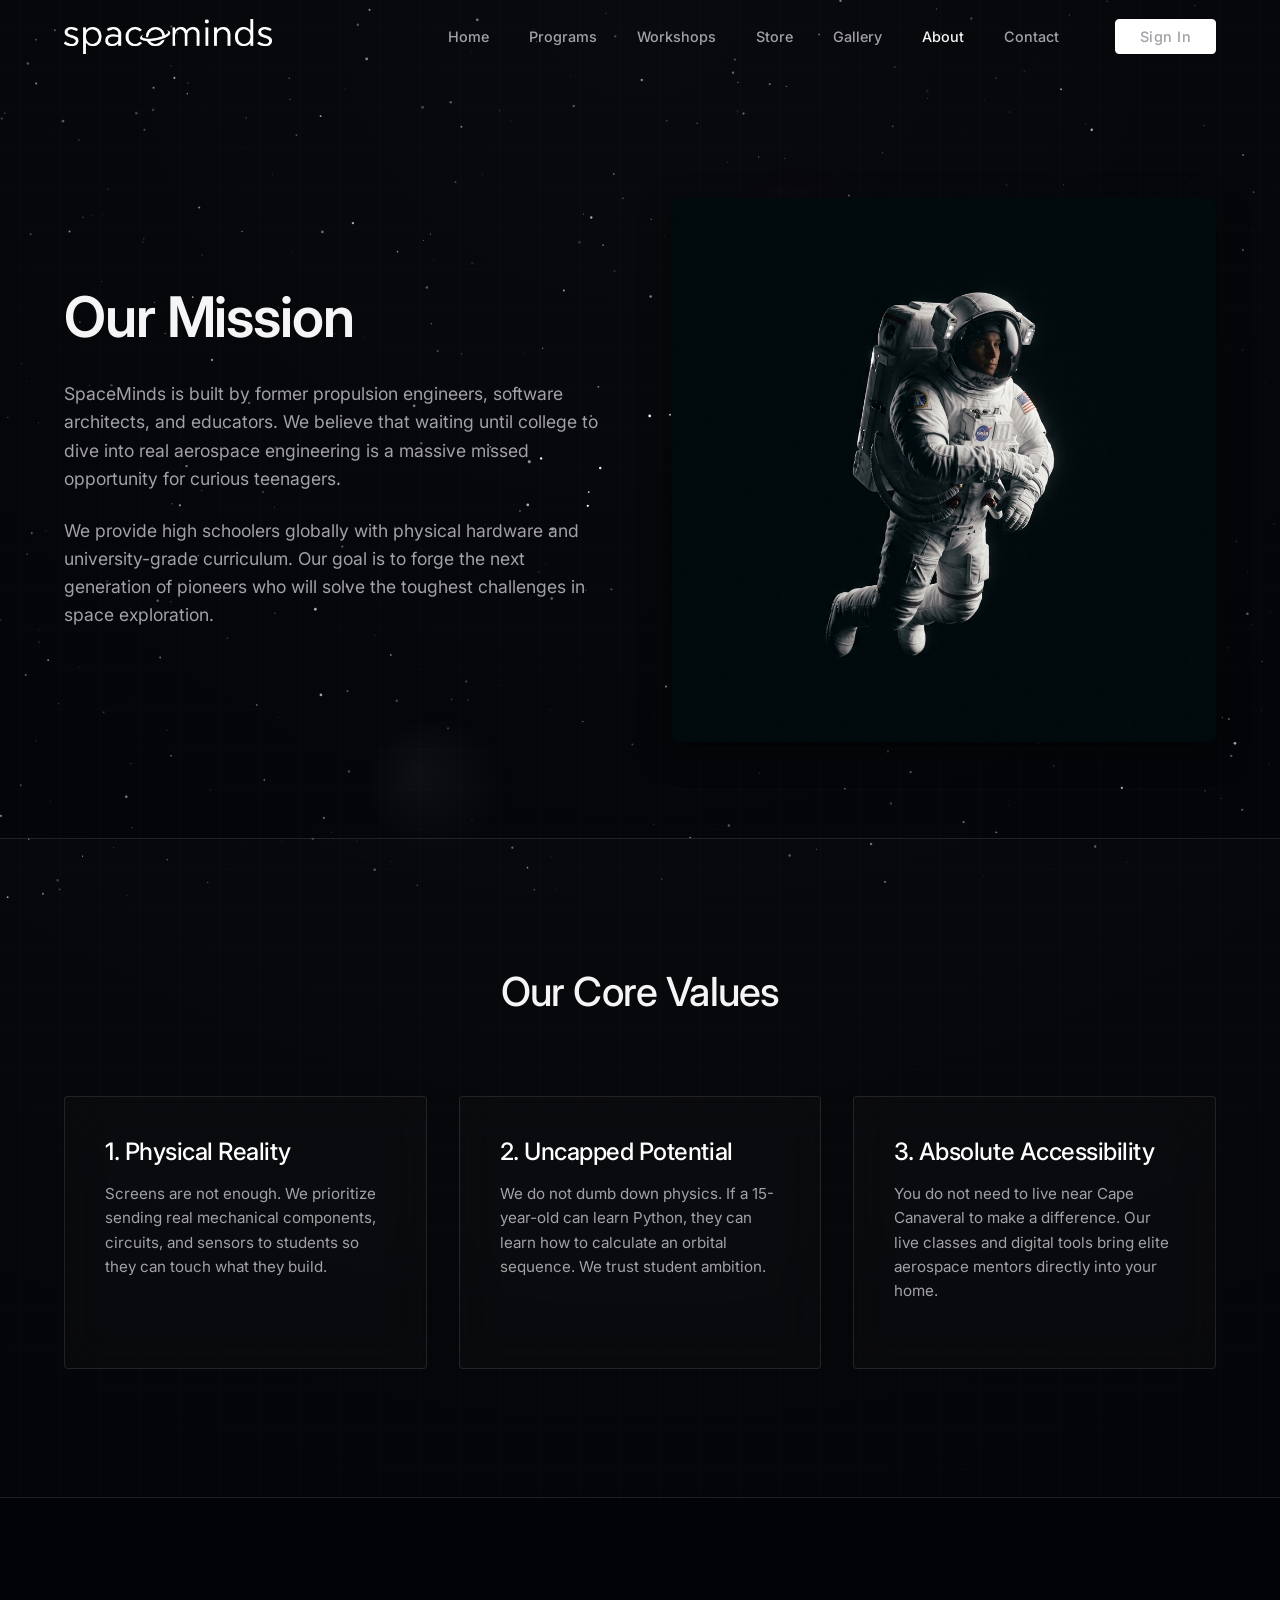
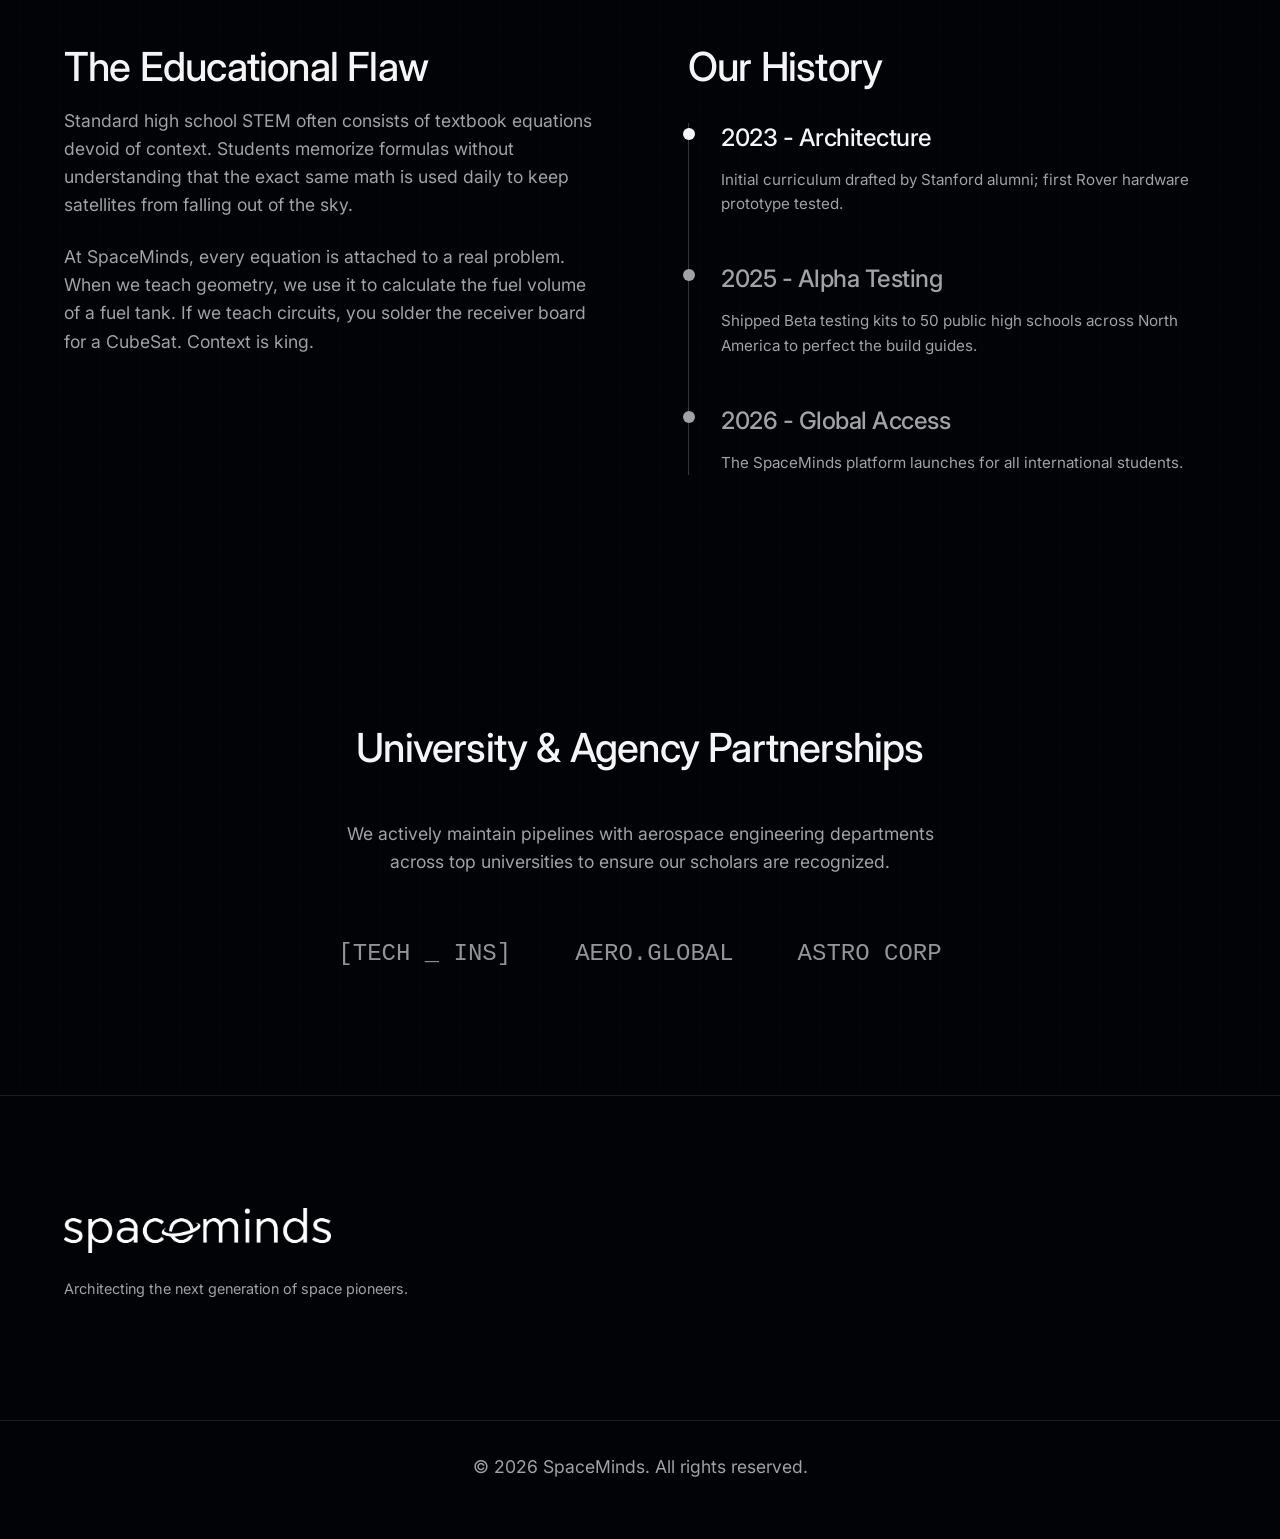
==== about.html @ 3f9407fb "Initial commit of SpaceMinds Redesign" ====
<!DOCTYPE html>
<html lang="en">
<head>
  <meta charset="UTF-8">
  <title>About Us | SpaceMinds</title>
  <link rel="stylesheet" href="assets/css/style.css">
  <link rel="stylesheet" href="assets/css/glassmorphism.css">
  <link rel="stylesheet" href="assets/css/animations.css">
  <style>
    .about-split { display: flex; align-items: center; gap: 4rem; margin-top: 3rem; }
    .about-text { flex: 1; }
    .about-image { flex: 1; position: relative; }
    .about-image img { border-radius: 8px; box-shadow: 0 10px 30px rgba(0,0,0,0.5); }
    .philosophy-grid { display: grid; grid-template-columns: repeat(3, 1fr); gap: 2rem; margin-top: 4rem; }
    @media (max-width: 768px) {
      .about-split { flex-direction: column; }
      .philosophy-grid { grid-template-columns: 1fr; }
    }
  </style>
</head>
<body>
  <canvas id="starfield-canvas"></canvas>

  <nav class="navbar">
    <div class="nav-container">
      <a href="index.html" class="logo"><img src="assets/images/logo.png" alt="SpaceMinds Logo" class="nav-logo"></a>
      <div class="nav-links">
        <a href="index.html">Home</a>
        <a href="programs.html">Programs</a>
        <a href="workshops.html">Workshops</a>
        <a href="store.html">Store</a>
        <a href="gallery.html">Gallery</a>
        <a href="about.html" class="active">About</a>
        <a href="contact.html">Contact</a>
        <a href="auth.html" class="btn btn-primary" style="padding: 0.5rem 1.5rem; margin-left: 1rem;">Sign In</a>
      </div>
      <button class="mobile-menu-btn">☰</button>
    </div>
  </nav>

  <!-- Hero Section -->
  <section class="section-padding container" style="padding-top: 150px;">
    <div class="about-split reveal">
      <div class="about-text">
        <h1 class="mb-2">Our Mission</h1>
        <p>
          SpaceMinds is built by former propulsion engineers, software architects, and educators. We believe that waiting until college to dive into real aerospace engineering is a massive missed opportunity for curious teenagers.
        </p>
        <p>
          We provide high schoolers globally with physical hardware and university-grade curriculum. Our goal is to forge the next generation of pioneers who will solve the toughest challenges in space exploration.
        </p>
      </div>
      <div class="about-image">
        <!-- Glowing backend drop shadow -->
        <div style="position:absolute; width:100%; height:100%; background: radial-gradient(circle, rgba(255,255,255,0.1) 0%, transparent 60%); top:0; left:0; pointer-events:none; z-index:-1;"></div>
        <img src="assets/images/astronaut_minimal.png" alt="Astronaut in Space" onerror="this.style.display='none'">
      </div>
    </div>
  </section>

  <!-- Core Values -->
  <section class="section-padding" style="background: rgba(255,255,255,0.01); border-top: 1px solid var(--border-subtle); border-bottom: 1px solid var(--border-subtle);">
    <div class="container reveal">
      <h2 class="text-center mb-5">Our Core Values</h2>
      <div class="philosophy-grid">
        <div class="glass-panel" style="padding: 2.5rem;">
          <h3 style="color: var(--accent-light);">1. Physical Reality</h3>
          <p style="font-size: 0.95rem;">Screens are not enough. We prioritize sending real mechanical components, circuits, and sensors to students so they can touch what they build.</p>
        </div>
        <div class="glass-panel" style="padding: 2.5rem;">
          <h3 style="color: var(--accent-light);">2. Uncapped Potential</h3>
          <p style="font-size: 0.95rem;">We do not dumb down physics. If a 15-year-old can learn Python, they can learn how to calculate an orbital sequence. We trust student ambition.</p>
        </div>
        <div class="glass-panel" style="padding: 2.5rem;">
          <h3 style="color: var(--accent-light);">3. Absolute Accessibility</h3>
          <p style="font-size: 0.95rem;">You do not need to live near Cape Canaveral to make a difference. Our live classes and digital tools bring elite aerospace mentors directly into your home.</p>
        </div>
      </div>
    </div>
  </section>

  <!-- Educational Philosophy & History -->
  <section class="section-padding container">
    <div class="about-split reveal" style="align-items: flex-start; gap: 6rem;">
      <div style="flex:1;">
        <h2>The Educational Flaw</h2>
        <p style="margin-top: 1rem;">
          Standard high school STEM often consists of textbook equations devoid of context. Students memorize formulas without understanding that the exact same math is used daily to keep satellites from falling out of the sky.
        </p>
        <p>
          At SpaceMinds, every equation is attached to a real problem. When we teach geometry, we use it to calculate the fuel volume of a fuel tank. If we teach circuits, you solder the receiver board for a CubeSat. Context is king.
        </p>
      </div>
      <div style="flex:1;">
        <h2>Our History</h2>
        <div style="margin-top: 2rem; border-left: 1px solid var(--border-muted); padding-left: 2rem;">
          <div style="margin-bottom: 3rem; position: relative;">
            <div style="position: absolute; left: -38px; top: 5px; width: 12px; height: 12px; border-radius: 50%; background: var(--text-primary);"></div>
            <h3>2023 - Architecture</h3>
            <p style="font-size: 0.95rem;">Initial curriculum drafted by Stanford alumni; first Rover hardware prototype tested.</p>
          </div>
          <div style="margin-bottom: 3rem; position: relative;">
            <div style="position: absolute; left: -38px; top: 5px; width: 12px; height: 12px; border-radius: 50%; background: var(--text-secondary);"></div>
            <h3 style="color: var(--text-secondary);">2025 - Alpha Testing</h3>
            <p style="font-size: 0.95rem;">Shipped Beta testing kits to 50 public high schools across North America to perfect the build guides.</p>
          </div>
          <div style="position: relative;">
            <div style="position: absolute; left: -38px; top: 5px; width: 12px; height: 12px; border-radius: 50%; background: var(--text-secondary);"></div>
            <h3 style="color: var(--text-secondary);">2026 - Global Access</h3>
            <p style="font-size: 0.95rem;">The SpaceMinds platform launches for all international students.</p>
          </div>
        </div>
      </div>
    </div>
  </section>

  <!-- Partnerships -->
  <section class="section-padding">
    <div class="container text-center reveal">
      <h2 style="margin-bottom: 3rem;">University & Agency Partnerships</h2>
      <p style="max-width: 600px; margin: 0 auto 4rem;">We actively maintain pipelines with aerospace engineering departments across top universities to ensure our scholars are recognized.</p>
      
      <div style="display: flex; flex-wrap: wrap; justify-content: center; gap: 4rem; opacity: 0.6;">
        <span style="font-size: 1.5rem; font-weight: 500; font-family: monospace;">[TECH _ INS]</span>
        <span style="font-size: 1.5rem; font-weight: 500; font-family: monospace;">AERO.GLOBAL</span>
        <span style="font-size: 1.5rem; font-weight: 500; font-family: monospace;">ASTRO CORP</span>
      </div>
    </div>
  </section>

  <footer>
    <div class="container footer-grid">
      <div class="footer-col">
        <img src="assets/images/logo.png" alt="SpaceMinds Logo" class="nav-logo" style="height: 45px; margin-bottom: 1.5rem;">
        <p style="font-size: 0.9rem;">Architecting the next generation of space pioneers.</p>
      </div>
    </div>
    <div class="footer-bottom">
      <p>&copy; 2026 SpaceMinds. All rights reserved.</p>
    </div>
  </footer>

  <script src="assets/js/starfield.js"></script>
  <script src="assets/js/main.js"></script>
</body>
</html>
---- assets/css/style.css ----
/* style.css - Clean Inter Font, Professional Design */
@import url('https://fonts.googleapis.com/css2?family=Inter:wght@300;400;500;600&display=swap');

:root {
  --bg-primary: #020306;
  --bg-secondary: #0a0b10;
  --bg-tertiary: #12141d;
  --accent-light: #ffffff;
  --accent-muted: #888888;
  --text-primary: #f5f5f7;
  --text-secondary: #a1a1a6;
  --border-subtle: rgba(255, 255, 255, 0.1);
  --border-muted: rgba(255, 255, 255, 0.2);
  --font-main: "Inter", -apple-system, BlinkMacSystemFont, "Segoe UI", Roboto, Helvetica, Arial, sans-serif;
}

* { box-sizing: border-box; margin: 0; padding: 0; }

html {
  scroll-behavior: smooth;
  font-family: var(--font-main);
  color: var(--text-primary);
  background-color: var(--bg-primary);
  overflow-x: hidden;
}

/* Background Overlay Patterns */
body {
  position: relative;
  min-height: 100vh;
  display: flex;
  flex-direction: column;
  overflow-x: hidden;
  background-image: 
    radial-gradient(circle at 50% 0%, rgba(255, 255, 255, 0.03) 0%, transparent 50%),
    linear-gradient(rgba(255,255,255,0.01) 1px, transparent 1px),
    linear-gradient(90deg, rgba(255,255,255,0.01) 1px, transparent 1px);
  background-size: 100% 100%, 40px 40px, 40px 40px;
  background-position: top center, center center, center center;
}

/* Typography */
h1, h2, h3, h4, h5, h6 {
  font-family: var(--font-main);
  font-weight: 500;
  margin-bottom: 1rem;
  letter-spacing: -0.02em; /* Modern tight spacing */
}

h1 { font-size: 3.5rem; line-height: 1.1; font-weight: 600; }
h2 { font-size: 2.5rem; }
h3 { font-size: 1.5rem; }
p { font-size: 1.1rem; color: var(--text-secondary); line-height: 1.6; margin-bottom: 1.5rem; font-weight: 400;}

a { color: var(--accent-light); text-decoration: none; transition: 0.3s ease; }
a:hover { color: var(--accent-muted); }
ul { list-style: none; }

img { max-width: 100%; height: auto; display: block; border-radius: 6px; }
.nav-logo { height: 35px; width: auto; object-fit: contain; }

/* Elegant Minimal Buttons */
.btn {
  display: inline-block;
  padding: 0.8rem 2rem;
  font-family: var(--font-main);
  font-size: 0.95rem;
  font-weight: 500;
  letter-spacing: 0.5px;
  cursor: pointer;
  transition: all 0.3s ease;
  position: relative;
  border-radius: 4px;
  text-align: center;
}

.btn-primary { background: #ffffff; color: #000000; border: 1px solid #ffffff; }
.btn-primary:hover { background: transparent; color: #ffffff; }

.btn-secondary { background: #ffffff; color: #000000; border: 1px solid #ffffff; backdrop-filter: blur(10px); }
.btn-secondary:hover { background: transparent; border-color: #ffffff; color: #ffffff; }

/* Layout Util */
.container { width: 90%; max-width: 1200px; margin: 0 auto; padding: 2rem 0; position: relative; z-index: 10; }
.section-padding { padding: 6rem 0; }
.text-center { text-align: center; }
.mb-2 { margin-bottom: 2rem !important; }
.mb-5 { margin-bottom: 5rem !important; }

/* Navbar */
.navbar {
  position: fixed; top: 0; width: 100%; z-index: 100;
  padding: 1.2rem 0; transition: all 0.3s ease; border-bottom: 1px solid transparent;
}
.navbar.scrolled {
  background: rgba(2, 3, 6, 0.85); backdrop-filter: blur(20px); -webkit-backdrop-filter: blur(20px);
  border-bottom: 1px solid var(--border-subtle);
}
.nav-container { display: flex; justify-content: space-between; align-items: center; width: 90%; max-width: 1200px; margin: auto; }
.logo { display: flex; align-items: center; }
.nav-links { display: flex; gap: 2.5rem; align-items: center; }
.nav-links a { font-size: 0.9rem; font-weight: 500; color: var(--text-secondary); transition: 0.2s;}
.nav-links a:hover, .nav-links a.active { color: var(--text-primary); }
.mobile-menu-btn { display: none; font-size: 1.5rem; color: var(--accent-light); cursor: pointer; background:none; border:none; }

/* Footer */
footer { background: var(--bg-primary); border-top: 1px solid var(--border-subtle); padding: 5rem 0 2rem; margin-top: auto; position: relative; z-index: 10;}
.footer-grid { display: grid; grid-template-columns: repeat(auto-fit, minmax(200px, 1fr)); gap: 4rem; margin-bottom: 4rem; }
.footer-col h4 { font-size: 1rem; margin-bottom: 1.2rem; color: var(--text-primary); }
.footer-links li { margin-bottom: 0.8rem; }
.footer-links a { color: var(--text-secondary); font-size: 0.95rem; }
.footer-links a:hover { color: var(--text-primary); }
.footer-bottom { text-align: center; border-top: 1px solid var(--border-subtle); padding-top: 2rem; color: var(--text-secondary); font-size: 0.85rem;}

/* Background Canvas */
#starfield-canvas { position: fixed; top: 0; left: 0; width: 100vw; height: 100vh; z-index: -1; pointer-events: none; }

/* Registration Modal CSS */
.modal-overlay {
  position: fixed; top: 0; left: 0; width: 100%; height: 100vh;
  background: rgba(0, 0, 0, 0.8); backdrop-filter: blur(10px);
  z-index: 1000; display: flex; align-items: center; justify-content: center;
  opacity: 0; pointer-events: none; transition: opacity 0.3s ease;
}
.modal-overlay.active { opacity: 1; pointer-events: all; }
.modal-content {
  background: var(--bg-primary); border: 1px solid var(--border-subtle);
  border-radius: 8px; width: 90%; max-width: 500px; padding: 3rem;
  position: relative; transform: translateY(20px); transition: transform 0.3s ease;
}
.modal-overlay.active .modal-content { transform: translateY(0); }
.close-modal { position: absolute; top: 1.5rem; right: 1.5rem; background: none; border: none; color: var(--text-secondary); font-size: 1.5rem; cursor: pointer; }
.close-modal:hover { color: var(--text-primary); }
.success-message { display: none; text-align: center; padding: 3rem 0; }
.success-message h3 { color: var(--accent-light); margin-bottom: 1rem;}

/* Media Queries */
@media (max-width: 768px) {
  .nav-links {
    position: absolute; top: 100%; left: 0; width: 100%; flex-direction: column;
    background: rgba(2, 3, 6, 0.95); backdrop-filter: blur(20px);
    padding: 2rem 0; gap: 1.5rem; clip-path: polygon(0 0, 100% 0, 100% 0, 0 0); transition: clip-path 0.4s ease-in-out;
  }
  .nav-links.active { clip-path: polygon(0 0, 100% 0, 100% 100%, 0 100%); border-bottom: 1px solid var(--border-subtle); }
  .mobile-menu-btn { display: block; }
  h1 { font-size: 2.2rem; }
  h2 { font-size: 1.8rem; }
}
---- assets/css/glassmorphism.css ----
/* glassmorphism.css - Refined Subtle Glass UI Components */
.glass-panel {
  background: rgba(255, 255, 255, 0.02);
  backdrop-filter: blur(20px);
  -webkit-backdrop-filter: blur(20px);
  border: 1px solid var(--border-subtle);
  border-radius: 4px; /* Crisp minimal corners */
  transition: transform 0.4s ease, border-color 0.4s ease, background 0.4s ease;
  overflow: hidden;
  position: relative;
}

.glass-panel:hover {
  transform: translateY(-4px); /* Very subtle float */
  border-color: var(--border-muted);
  background: rgba(255, 255, 255, 0.04);
}

.glass-panel .content {
  padding: 2.5rem;
  position: relative;
  z-index: 2;
}

/* Elegant Text */
.glow-text {
  /* Removed aggressive neon, added subtle soft elegant glow */
  text-shadow: 0 0 20px rgba(255, 255, 255, 0.1);
}

/* Card Grid Layouts */
.grid-container {
  display: grid;
  grid-template-columns: repeat(auto-fit, minmax(320px, 1fr));
  gap: 3rem; /* Cleaner spacing */
  margin-top: 3rem;
}

/* Subtle Inputs */
.glass-input {
  width: 100%;
  background: transparent;
  border: none;
  border-bottom: 1px solid var(--border-muted);
  padding: 0.8rem 0;
  color: var(--accent-light);
  font-family: var(--font-main);
  font-size: 1rem;
  outline: none;
  transition: all 0.3s ease;
}
.glass-input:focus {
  border-bottom-color: var(--accent-light);
}
.input-group {
  margin-bottom: 2rem;
  text-align: left;
}
.input-group label {
  display: block;
  margin-bottom: 0.3rem;
  font-size: 0.9rem;
  color: var(--text-secondary);
  letter-spacing: 1px;
}

/* Typography Badge Elements - Muted style */
.glass-badge {
  display: inline-block;
  padding: 0.3em 0.8em;
  background: rgba(255, 255, 255, 0.05);
  border: 1px solid var(--border-subtle);
  border-radius: 2px;
  font-size: 0.8rem;
  color: var(--text-secondary);
  margin-bottom: 1rem;
  letter-spacing: 1px;
}
---- assets/css/animations.css ----
/* animations.css - Elegant Subtle Animations */

/* Scroll Reveal Classes - Slower and softer */
.reveal {
  opacity: 0;
  transform: translateY(30px);
  transition: all 1s cubic-bezier(0.25, 1, 0.5, 1);
}
.reveal.active {
  opacity: 1;
  transform: translateY(0);
}

.reveal-left {
  opacity: 0;
  transform: translateX(-30px);
  transition: all 1s cubic-bezier(0.25, 1, 0.5, 1);
}
.reveal-left.active {
  opacity: 1;
  transform: translateX(0);
}

.reveal-right {
  opacity: 0;
  transform: translateX(30px);
  transition: all 1s cubic-bezier(0.25, 1, 0.5, 1);
}
.reveal-right.active {
  opacity: 1;
  transform: translateX(0);
}

/* Removed flashy floating elements, using very subtle fade ins */
.fade-in {
  animation: fadeIn 2s ease forwards;
}

@keyframes fadeIn {
  from { opacity: 0; }
  to { opacity: 1; }
}

/* Slide Up Fade Info */
@keyframes slideUpFade {
  0% { opacity: 0; transform: translateY(15px); }
  100% { opacity: 1; transform: translateY(0); }
}
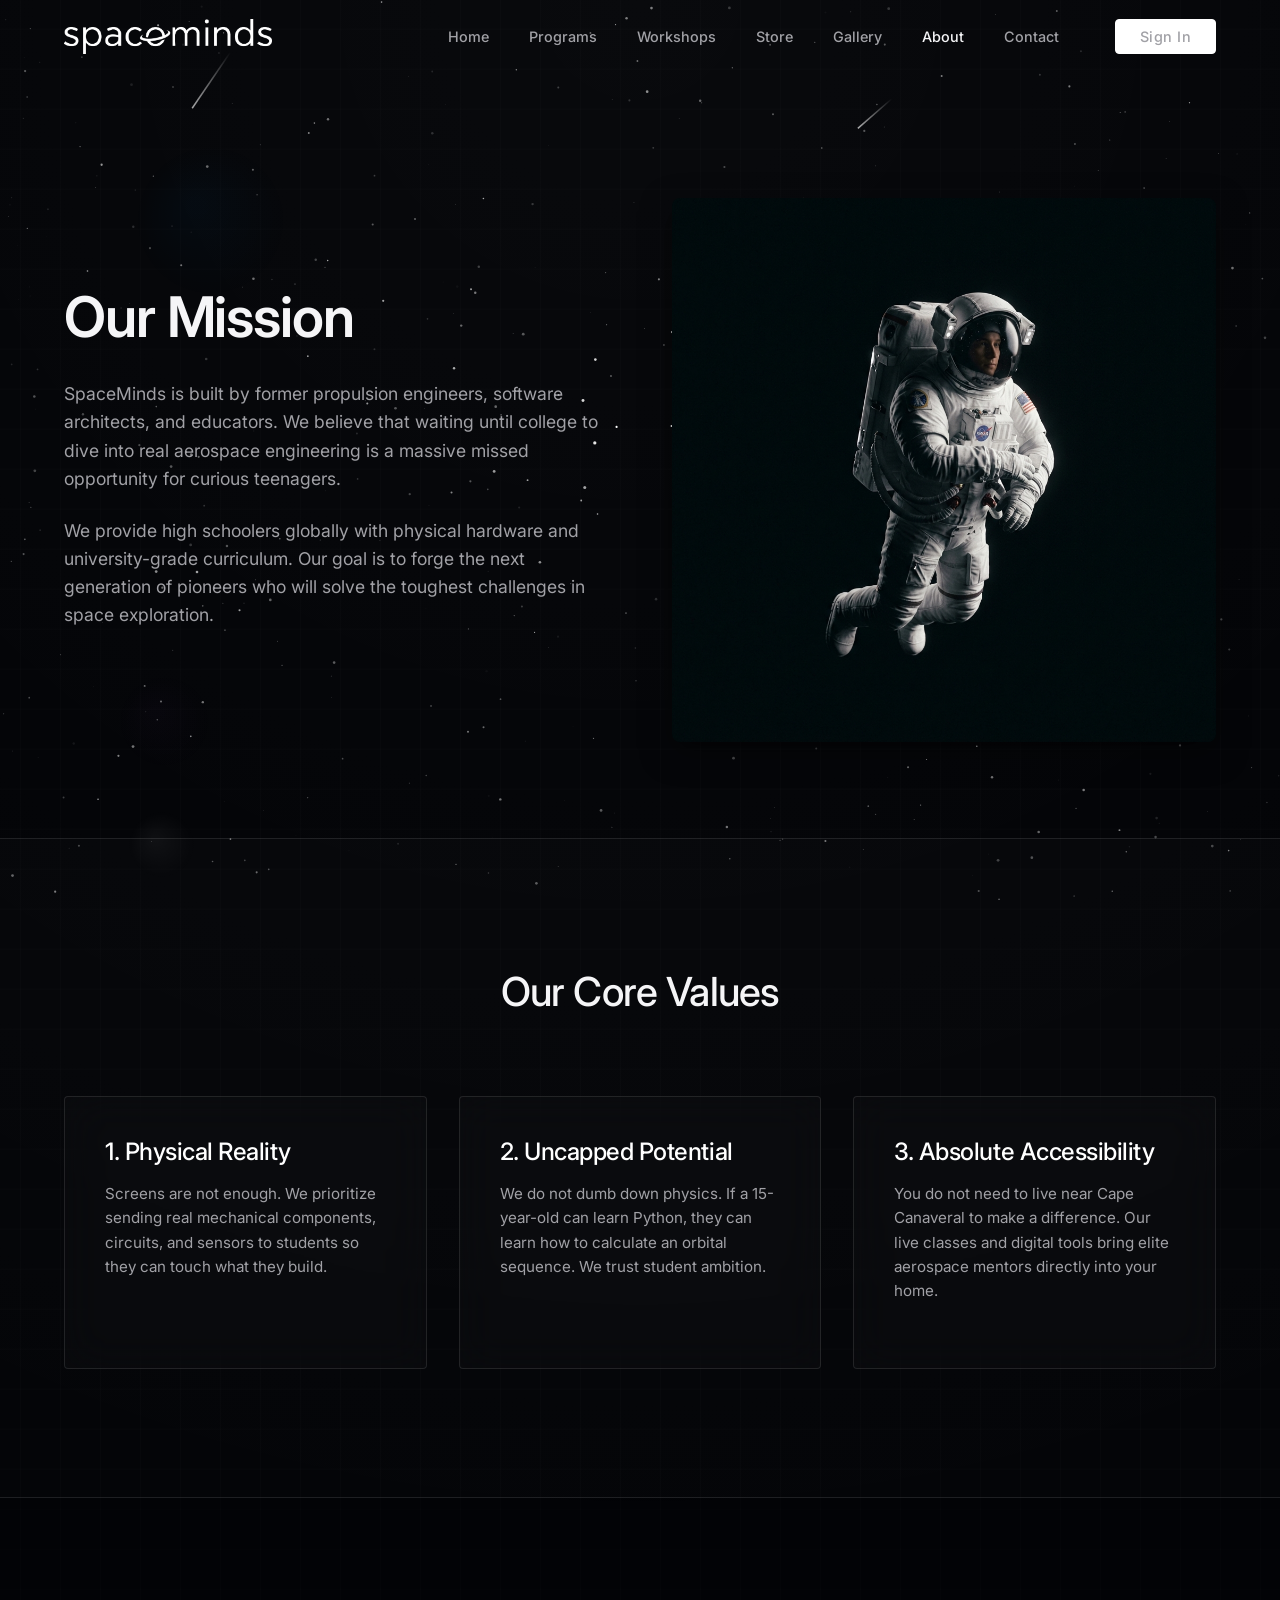
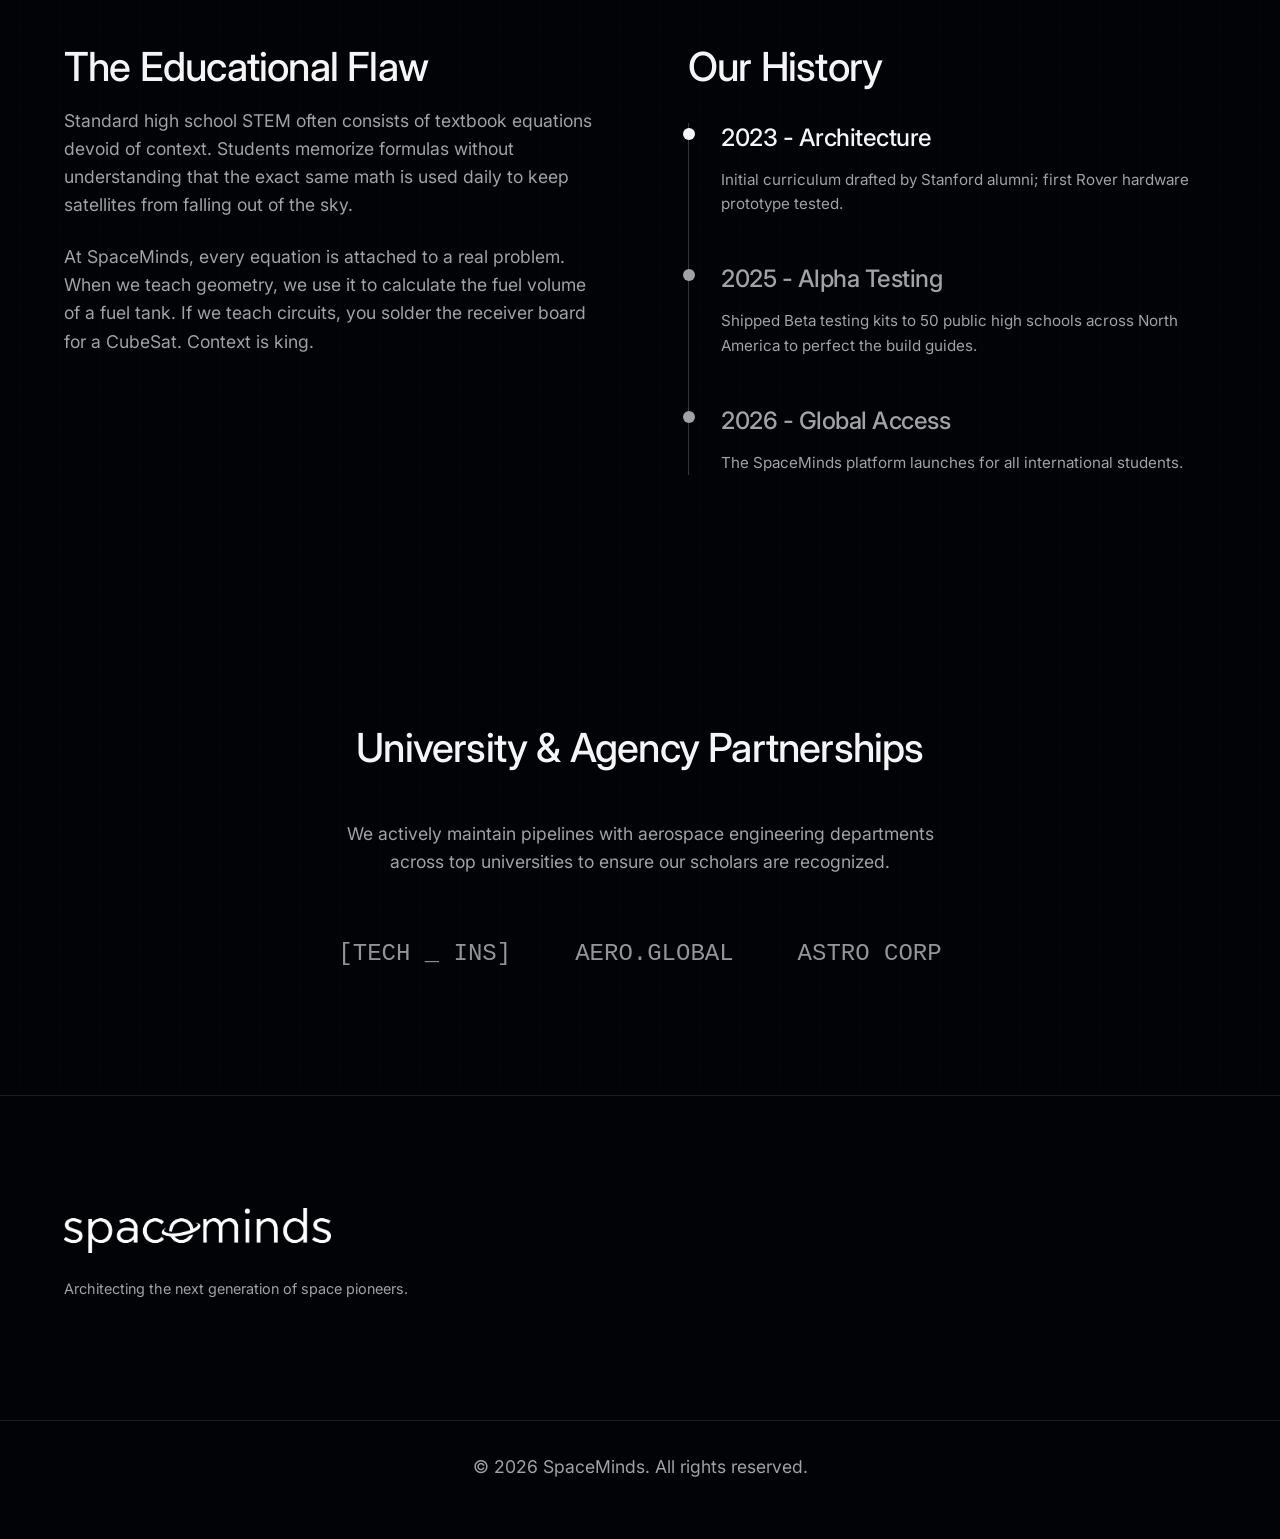
==== commit c09ef885: "Fix universal responsive viewport bug" ====
--- a/about.html
+++ b/about.html
@@ -2,6 +2,7 @@
 <html lang="en">
 <head>
   <meta charset="UTF-8">
+  <meta name="viewport" content="width=device-width, initial-scale=1.0">
   <title>About Us | SpaceMinds</title>
   <link rel="stylesheet" href="assets/css/style.css">
   <link rel="stylesheet" href="assets/css/glassmorphism.css">
@@ -144,3 +145,4 @@
   <script src="assets/js/main.js"></script>
 </body>
 </html>
+
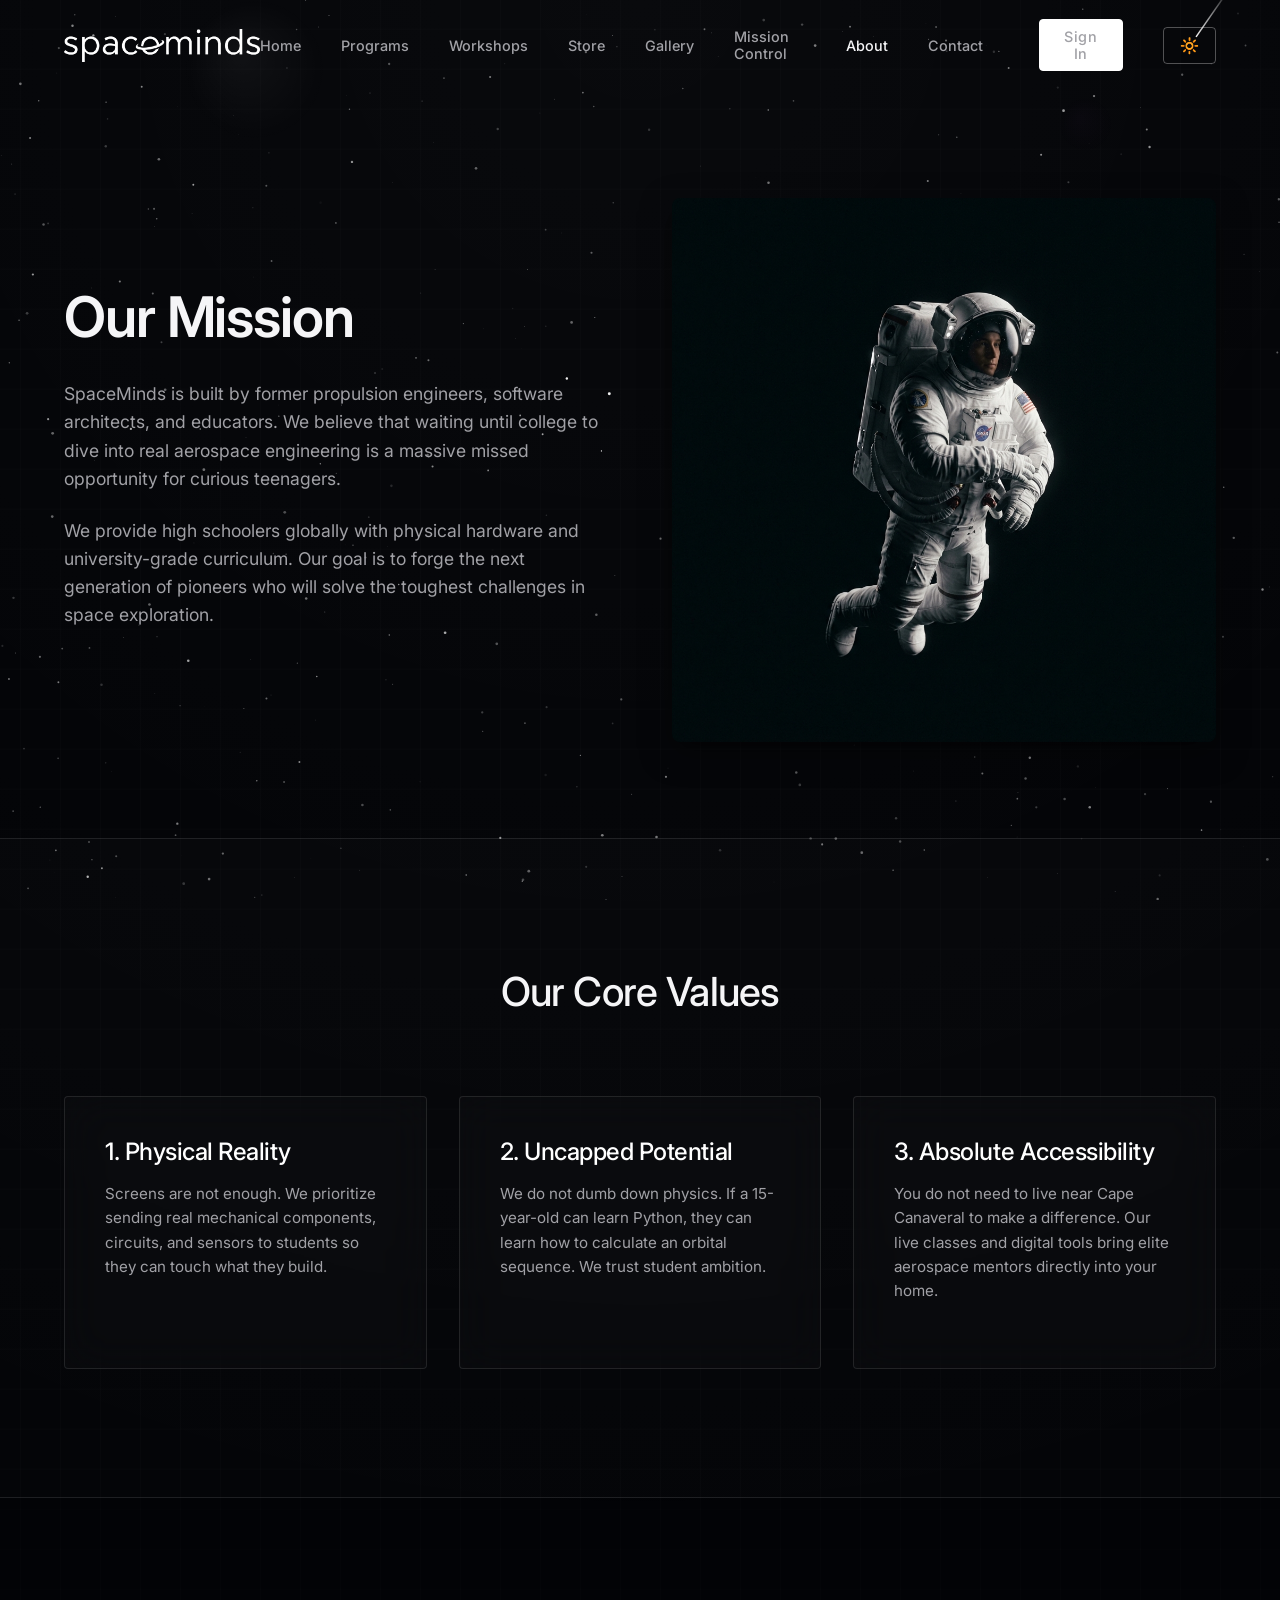
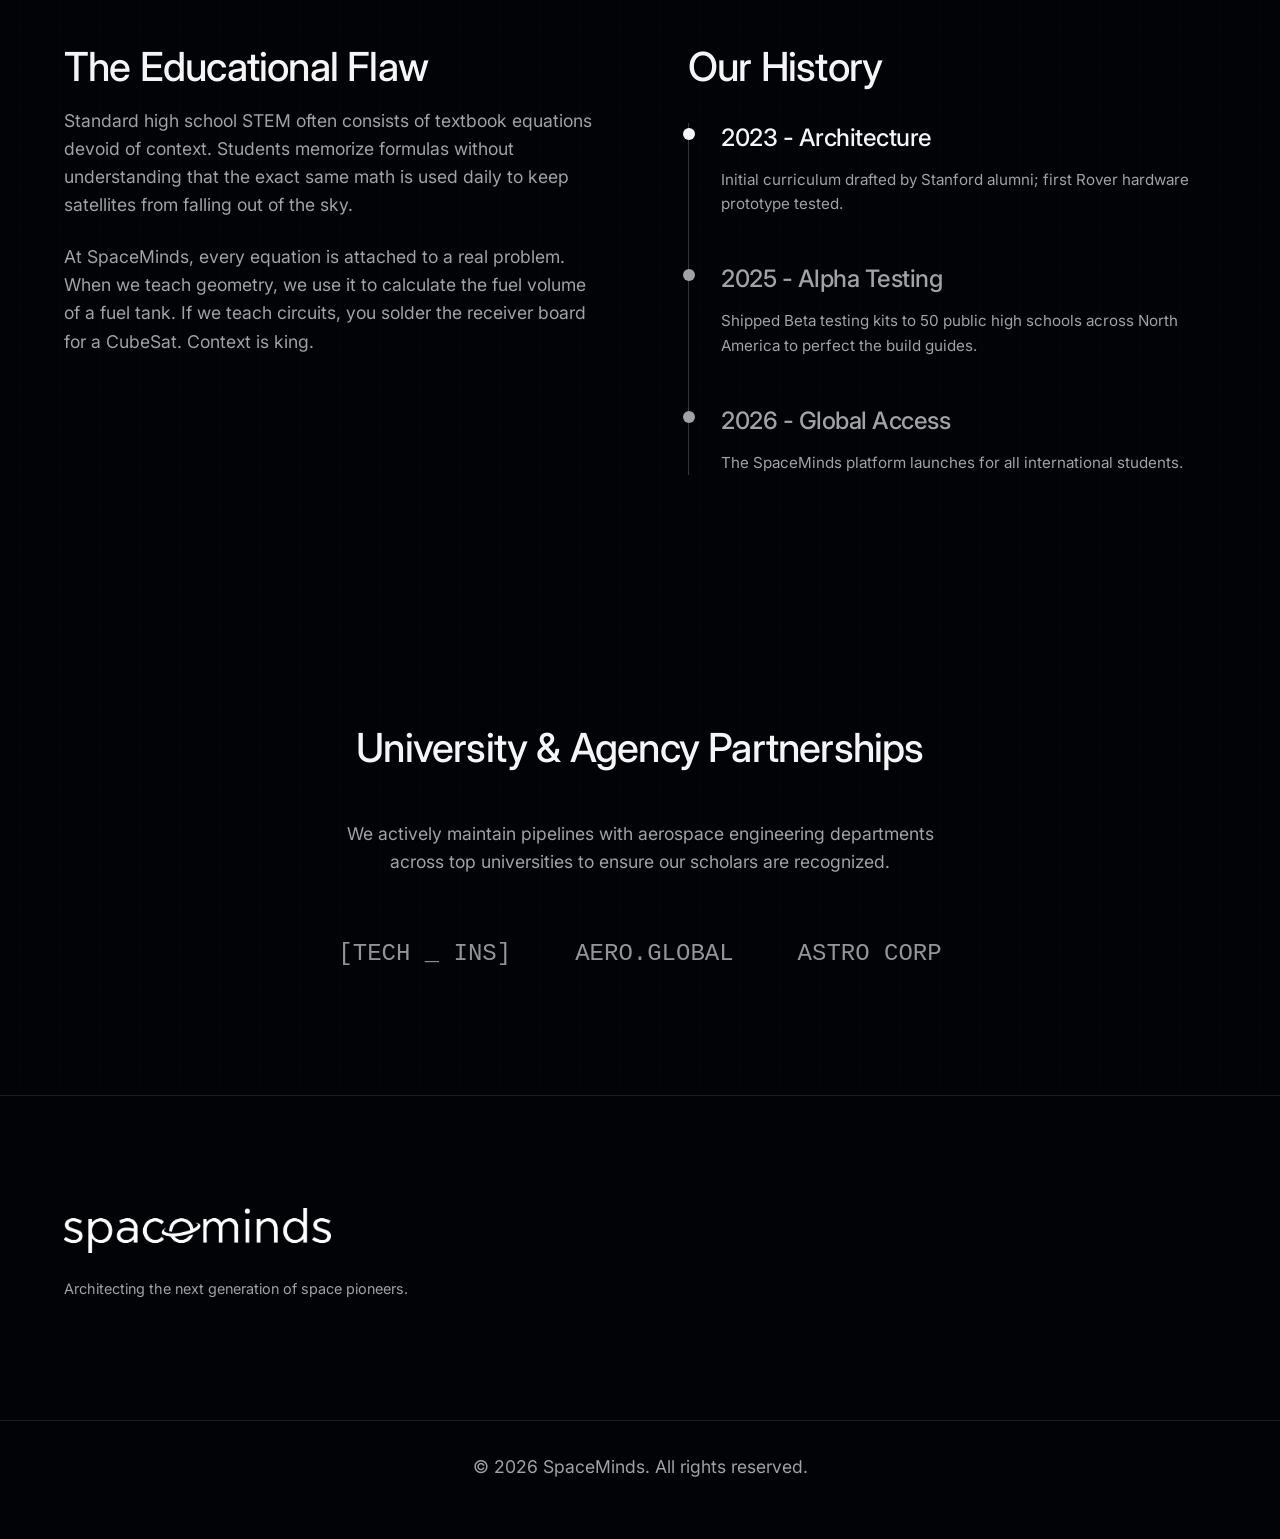
==== commit 29c8bbfa: "Phase 2: ThreeJS, APIs, Bluetooth, Cleanroom Mode & Gamification" ====
--- a/about.html
+++ b/about.html
@@ -31,9 +31,11 @@
         <a href="workshops.html">Workshops</a>
         <a href="store.html">Store</a>
         <a href="gallery.html">Gallery</a>
+        <a href="mission-control.html">Mission Control</a>
         <a href="about.html" class="active">About</a>
         <a href="contact.html">Contact</a>
         <a href="auth.html" class="btn btn-primary" style="padding: 0.5rem 1.5rem; margin-left: 1rem;">Sign In</a>
+        <button id="theme-toggle" class="btn" style="padding: 0.5rem 1rem; border: 1px solid rgba(255,255,255,0.3); background: transparent; color: inherit; border-radius: 4px; cursor:pointer;" title="Cleanroom Mode">🔆</button>
       </div>
       <button class="mobile-menu-btn">☰</button>
     </div>
--- a/assets/css/style.css
+++ b/assets/css/style.css
@@ -146,3 +146,24 @@
   h1 { font-size: 2.2rem; }
   h2 { font-size: 1.8rem; }
 }
+/* Cleanroom Mode (Light Theme) */
+body.light-mode {
+  --bg-primary: #f5f5f7;
+  --bg-secondary: #e5e5ea;
+  --bg-tertiary: #d1d1d6;
+  --text-primary: #1d1d1f;
+  --text-secondary: #86868b;
+  --border-subtle: rgba(0, 0, 0, 0.1);
+  --border-muted: rgba(0, 0, 0, 0.2);
+  --accent-light: #007aff;
+  background-image: radial-gradient(circle at 50% 0%, rgba(0,0,0,0.03) 0%, transparent 50%);
+}
+body.light-mode .navbar.scrolled { background: rgba(245, 245, 247, 0.9); }
+body.light-mode .glass-panel { background: rgba(255, 255, 255, 0.7); box-shadow: 0 10px 30px rgba(0,0,0,0.05); }
+body.light-mode .btn-primary { background: #000000; color: #ffffff; border-color: #000000; }
+body.light-mode .btn-primary:hover { background: transparent; color: #000000; }
+body.light-mode .btn-secondary { background: rgba(0,0,0,0.05); color: #000000; border-color: #000000; }
+body.light-mode .btn-secondary:hover { background: #000000; color: #ffffff; }
+body.light-mode .nav-links { background: rgba(245, 245, 247, 0.95); }
+body.light-mode input[type="range"]::-webkit-slider-track { background: rgba(0,0,0,0.1); }
+body.light-mode input[type="range"]::-webkit-slider-thumb { background: #007aff; }
